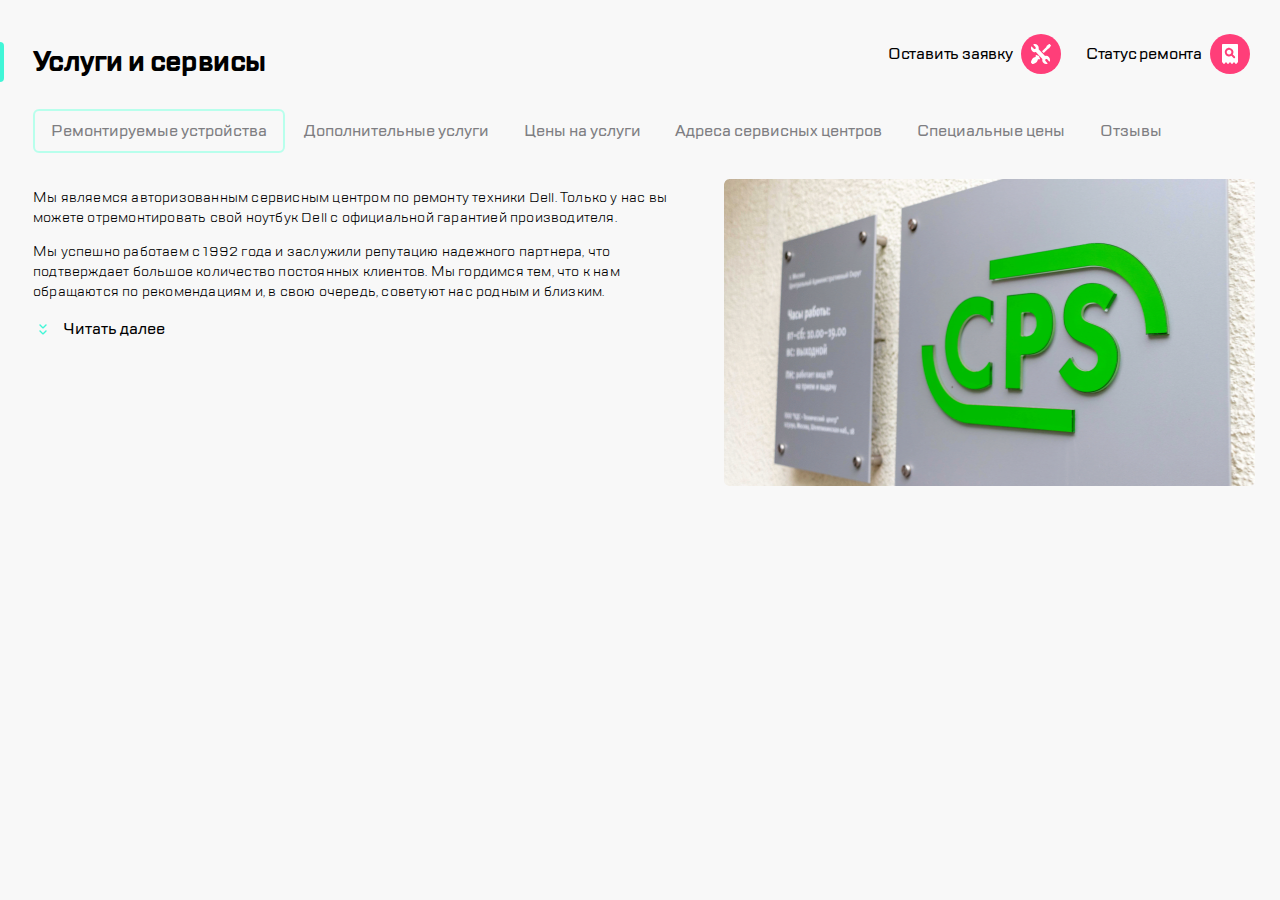
==== index.html @ fda0210f "12312" ====
<!DOCTYPE html>
<html lang="ru">
<head>
    <meta name="viewport" content="width=device-width, initial-scale=1">
    <meta charset="UTF-8">
    <title>Document</title>
    <link rel="stylesheet" href="layout.css">
</head>
<body> 
    <header class="header"> 
        <div class="header__mobile mobile">
<a href="#" class="mobile__burger"><img src="images/burger.svg"></a>
<span class="mobile__divider mobile__divider--left"></span>
<img src="images/Group.svg" class="mobile__Group">
<span class="mobile__divider mobile__divider--center"></span>
<a class="mobile__call" href="#"><img src="images/call.svg"></a>
<a class="mobile__chat" href="#"><img src="images/chat.svg"></a>
<a class="mobile__profile" href="#"><img src="images/profile.svg"></a>
<span class="mobile__divider mobile__divider--right"></span>
<a href="#" class="mobile__repair"><img src="images/repair.svg"></a>
<a href="#" class="mobile__checkstatus"><img src="images/checkstatus.svg"></a>
</div>
<div class="header__desktop desktop">
    <section class="desktop__title title">   
        <span class="title__border"></span>
        <h1 class="title__text">Услуги и сервисы</h1>
    </section>
    <a href="#" class="desktop__repair">Оставить заявку<span class="desktop__repair-icon"></span></a>
    <a href="#" class="desktop__checkstatus">Статус ремонта<span class="desktop__checkstatus-icon"></span></a>
    <nav class="desktop__slide-menu slide-menu">
        <button class="slide-menu__button" type="button" autofocus>Ремонтируемые устройства</button>
        <button class="slide-menu__button" type="button">Дополнительные услуги</button>
        <button class="slide-menu__button" type="button">Цены на услуги</button>
        <button class="slide-menu__button" type="button">Адреса сервисных центров</button>
        <button class="slide-menu__button" type="button">Специальные цены</button>
        <button class="slide-menu__button" type="button">Отзывы</button>
    </nav>
</div>
</header>
    <main class="main">
        <section class="main__title title">   
            <span class="title__border"></span>
<h1 class="title__text">Услуги и сервисы</h1>
        </section>
        <nav class="main__slide-menu slide-menu">
            <button class="slide-menu__button" type="button" autofocus>Ремонтируемые устройства</button>
            <button class="slide-menu__button" type="button">Дополнительные услуги</button>
            <button class="slide-menu__button" type="button">Цены на услуги</button>
            <button class="slide-menu__button" type="button">Адреса сервисных центров</button>
            <button class="slide-menu__button" type="button">Специальные цены</button>
            <button class="slide-menu__button" type="button">Отзывы</button>
        </nav>
        <section class="main__block1 block1">
            <article class="block1__info info">
            <p class="info__text">Мы являемся авторизованным сервисным центром по ремонту техники Dell. Только у нас вы можете отремонтировать свой ноутбук Dell с официальной гарантией производителя.</p>  
            <p class="info__text info__text--hidden">Мы успешно работаем с 1992 года и заслужили репутацию надежного партнера</p>
            <button class="info__button" type="button"><span class="info__expand"></span>Читать далее</button>
            </article>
            <figure class="block1__picture picture">
                <div class="picture__main-image"></div>
                </figure>
        </section>
    </main>
</body>
</html>
---- layout.css ----
body {
    max-width: 1920px;
    margin: auto;
    background-color:#F8F8F8;
    padding: 0;
}

@font-face {
    font-family:TTLakes-Regular;
    src: url(fonts/TTLakes-Regular.woff);
}

@font-face {
    font-family:TTLakes-Medium;
    src: url(fonts/TTLakes-Medium.woff);
}

@font-face {
    font-family:TTLakes-Bold;
    src: url(fonts/TTLakes-Bold.woff);
}

.mobile {
    background-color: #FFFFFF;
    min-height: 88px;   
    justify-content: center;
    align-items: center;
    display: flex;
    border-bottom: 2px solid #D9FFF5;
} 

.desktop {
    margin: 0;
    display: none;
    min-height: 130px;
    justify-content: strart;
    flex-wrap: wrap;
}

.header__desktop {
    margin-right: 25px;
    margin-top: 42px;
}

.desktop__repair {
    height: 24px;
    margin-left: auto;
    color: inherit;
    text-decoration: none;
    font-family: TTLakes-Medium;
    font-size: 16px;    
    line-height: 24px;
    letter-spacing: -0.2px; 
}

.desktop__checkstatus {
    height: 24px;
    margin-left: 73px;
    margin-right: 53px;
    color: inherit;
    text-decoration: none;
    font-family: TTLakes-Medium;
    font-size: 16px;    
    line-height: 24px;
    letter-spacing: -0.2px; 
}

.desktop__repair-icon {
    position: absolute;
    width: 40px;
    height: 40px;
    margin-left: 8px;
    margin-top: -8px;
    background-image: url(images/repair.svg);
}

.desktop__checkstatus-icon {
    position: absolute;
    width: 40px;
    height: 40px;
    margin-left: 8px;
    margin-top: -8px;
    background-image: url(images/checkstatus.svg);
}

.desktop__slide-menu {
    margin-top: 8px;
    min-width: 65%;
}

.mobile__burger {
    margin-left: 16px;
    width: 40px;
    height: 40px;
}

.mobile__Group {
    margin-left:auto;
    width: 96.55px;
    height: 50.81px;
}

.mobile__divider--left {
    display: none;
}

.mobile__call {
    display: none;
    width: 40px;
    height: 40px;
}

.mobile__chat {
    display: none;
    width: 40px;
    height: 40px;
}

.mobile__profile {
    display: none;
    width: 40px;
    height: 40px;
}

.mobile__divider--right {
    display: none;
}

.mobile__divider {
    margin: auto;
    padding: 0;
    width: 1px;
    height: 32px;
    border: 0.5px solid #EAEAEA;
    border-radius: 1px;
    background-color: #EAEAEA;
}



.mobile__repair {
    margin-right: auto;
    width: 40px;
    height: 40px;
}

.mobile__checkstatus {
    margin-right: 16px;
    width: 40px;
    height: 40px;
}

.main__title {
    margin-top: 24px;
    height: 40px; 
}

.title {
    display: flex;
}

.title__text {
    margin: 0;
    letter-spacing:-0.6px;
    line-height: 40px;
    font-family:TTLakes-Bold;
    font-size: 28px;
    margin-left: 12px;
}

.title__border {
    height: 40px;
    border-left: 4px solid #41F6D7;
    border-radius: 0 6px 6px 0;    
}

.main__slide-menu {
    margin-left: 16px;
    margin-top: 24px;
}

.slide-menu {
    letter-spacing: -0.2px;
    color: #7E7E82;
    font-family:TTLakes-Medium;
    line-height: 24px;
    font-size: 16px;    
    white-space: nowrap;
    overflow: auto;
}

.slide-menu__button {
    padding: 8px 16px;
    background: none;
	color: inherit;
	border: hidden;
	font: inherit;
	cursor: pointer;
	outline: inherit;
}

.slide-menu__button:active, .slide-menu__button:focus {
    border: 2px solid #B8FFEC;
    border-radius: 6px;
}

.main__block1 {
    margin-top: 24px; 
}

.block1__info {
    margin-left: 16px;
    margin-right: 16px;  
}

.info__text {
    margin: 0;
    margin-bottom: 16px;
    letter-spacing:0.2px;
    font-family:TTLakes-Regular;
    line-height: 18px;
    font-size: 14px;
}

.info__text--hidden {
    display: none;
}

.info__expand {
    margin-left: -32px;
    width: 24px;
    height: 24px;
    position: absolute;
    background-image: url(images/expand.svg);
}

.info__button {
    font-family: TTLakes-Medium;
    line-height: 24px;
    font-size: 16px;
    margin-left: 24px;
    cursor: pointer;
    border: hidden;
    background: none;
}

.block1__picture {
    margin: 0;
    text-align: center;
    margin-top: 16px;
}

.picture__main-image {
    display: inline-block;
    background-image: url(images/Picture\ Copy\ \(1\).png); 
    position: static;
    margin: 0;
    width: 320px;
    height: 176px;
}

@media (min-width: 768px) {

    .mobile__burger {
        margin-left: 24px;
    }

    .mobile__divider--left {
        margin-left: 24px;
        display: block;
        margin-right: 24px;
    }

    .mobile__Group {
        margin-left: 0;
        margin-right: auto;    
    }

    .mobile__divider--center {
        display: none;
    }

    .mobile__call {
        margin-left: auto;
        margin-right: 0;
        display: block;
    }

    .mobile__chat {
        display: block;
        margin-right: 0;
        margin-left: 24px;
    }

    .mobile__profile {
        display: block;
        margin-right: 0;
        margin-left: 24px;
    }

    .mobile__divider--right {
        margin-right: 0;
        margin-left: 24px;
        display: block;
    }

    .mobile__repair {
        margin-left: 24px;
        margin-right: 0;
    }

    .mobile__checkstatus {
        margin-left: 24px;
        margin-right: 24px;
    }

    .title__text {
        margin-left: 20px;
    }

    .main__slide-menu {
        margin-left: 24px;
        margin-top: 32px;
    }

    .main__block1 {
        margin-bottom: 40px;
        justify-content: start;
        margin-left: 24px;
        margin-right: 24px;
        margin-top: 32px;
        display: flex;
    }

    .block1__info {
        margin: 0;
    }

    .info__text {
        margin-bottom: 8px;
        line-height: 20px;
    }

    .info__text--hidden {
        display: block;
    }

    .block1__picture {
        margin: 0;
        margin-left: 48px;
    }
    
    .picture__main-image {
        margin-left: 48px;
        background-image: url(images/_MG_3223\ \(1\).png);
        margin: 0;
        width: 360px;
        height: 208px;
    }  
}

@media (min-width: 1120px) {

    .header__mobile {
        display: none;
    }

    .main__title {
        display: none;
    }

    .main__slide-menu {
        display: none;
    }

    .desktop {
        display: flex;
    }

    .slide-menu {
        margin-left: 33px;
        white-space: wrap;
    }

    .title__text {
        margin-left: 29px;
    }

    .main__block1 {
        justify-content: center;
        display: flex;
        margin-top: 7px;
        margin-left: 33px;
        margin-right: 25px;
    }

    .info__text {
        margin-top: 9px;
        margin-bottom: 14px;
        text-align:start;
        line-height: 20px;
    }

    .info__text--hidden {
        display: block;
    }

    .info__text--hidden:after {
        content: ", что подтверждает большое количество постоянных клиентов. Мы гордимся тем, что к нам обращаются по рекомендациям и, в свою очередь, советуют нас родным и близким.";
    }

    .block1__picture {
        margin: 0;
        margin-left: 38px;
    }

    .picture__main-image {
        background-image: url(images/_MG_3223\ \(2\).png);
        margin: 0;
        width: 531.35px;
        height: 307px;
    }
}
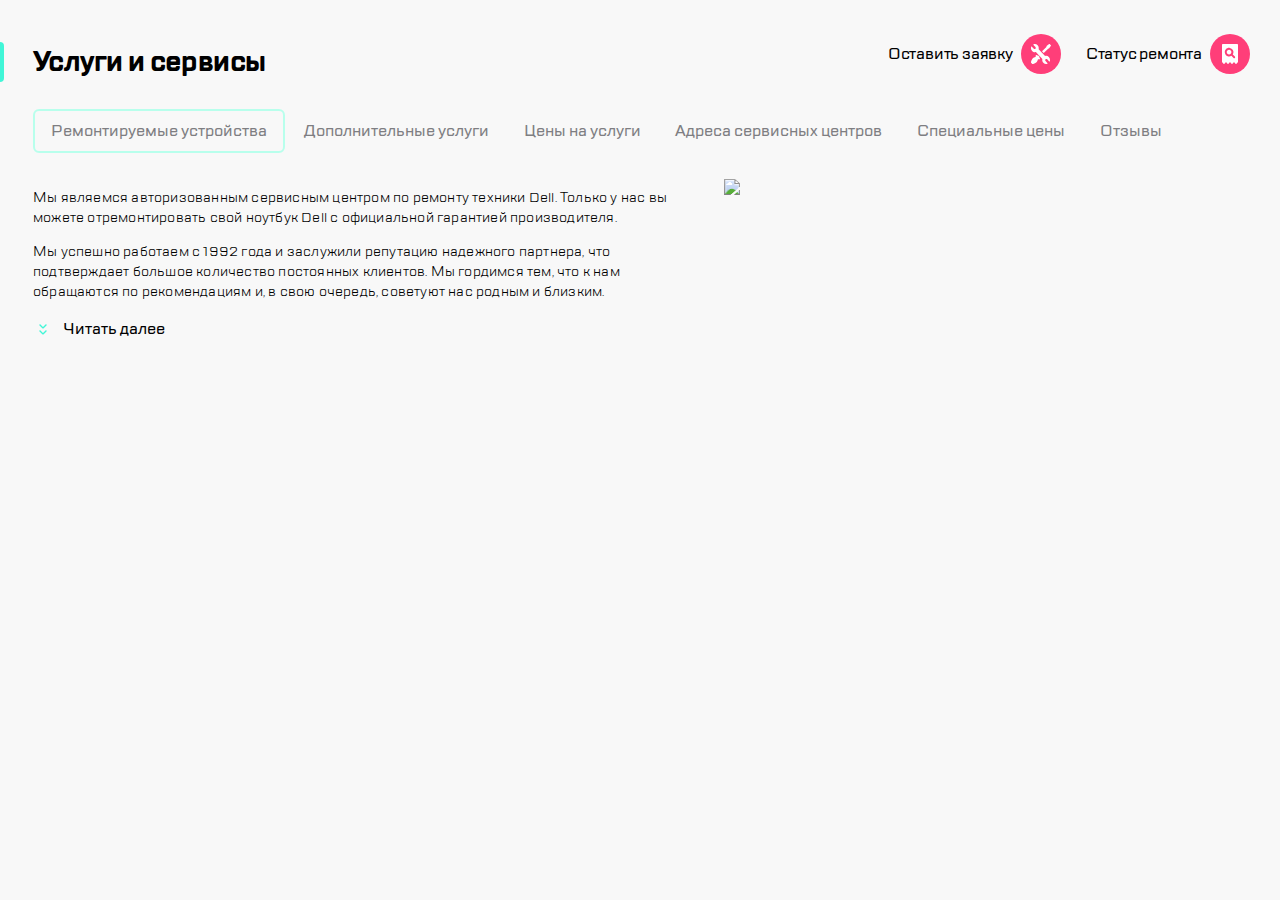
==== commit daa2b03d: "21121" ====
--- a/index.html
+++ b/index.html
@@ -57,7 +57,7 @@
             <button class="info__button" type="button"><span class="info__expand"></span>Читать далее</button>
             </article>
             <figure class="block1__picture picture">
-                <div class="picture__main-image"></div>
+                <img src="images/picture3.png" class="picture__main-image"></img>
                 </figure>
         </section>
     </main>
--- a/layout.css
+++ b/layout.css
@@ -251,12 +251,10 @@
 }
 
 .picture__main-image {
-    display: inline-block;
-    background-image: url(images/Picture\ Copy\ \(1\).png); 
-    position: static;
+    
     margin: 0;
-    width: 320px;
-    height: 176px;
+    max-width: 100%;
+    height: auto;
 }
 
 @media (min-width: 768px) {
@@ -337,6 +335,7 @@
     }
 
     .info__text {
+        width: 312px;
         margin-bottom: 8px;
         line-height: 20px;
     }
@@ -349,13 +348,12 @@
         margin: 0;
         margin-left: 48px;
     }
-    
+
     .picture__main-image {
         margin-left: 48px;
-        background-image: url(images/_MG_3223\ \(1\).png);
         margin: 0;
-        width: 360px;
-        height: 208px;
+        min-width: 360px;
+        height: auto;
     }  
 }
 
@@ -395,6 +393,7 @@
     }
 
     .info__text {
+        width: auto;
         margin-top: 9px;
         margin-bottom: 14px;
         text-align:start;
@@ -415,9 +414,8 @@
     }
 
     .picture__main-image {
-        background-image: url(images/_MG_3223\ \(2\).png);
         margin: 0;
-        width: 531.35px;
-        height: 307px;
+        min-width: 531.35px;
+        height: auto;
     }
 }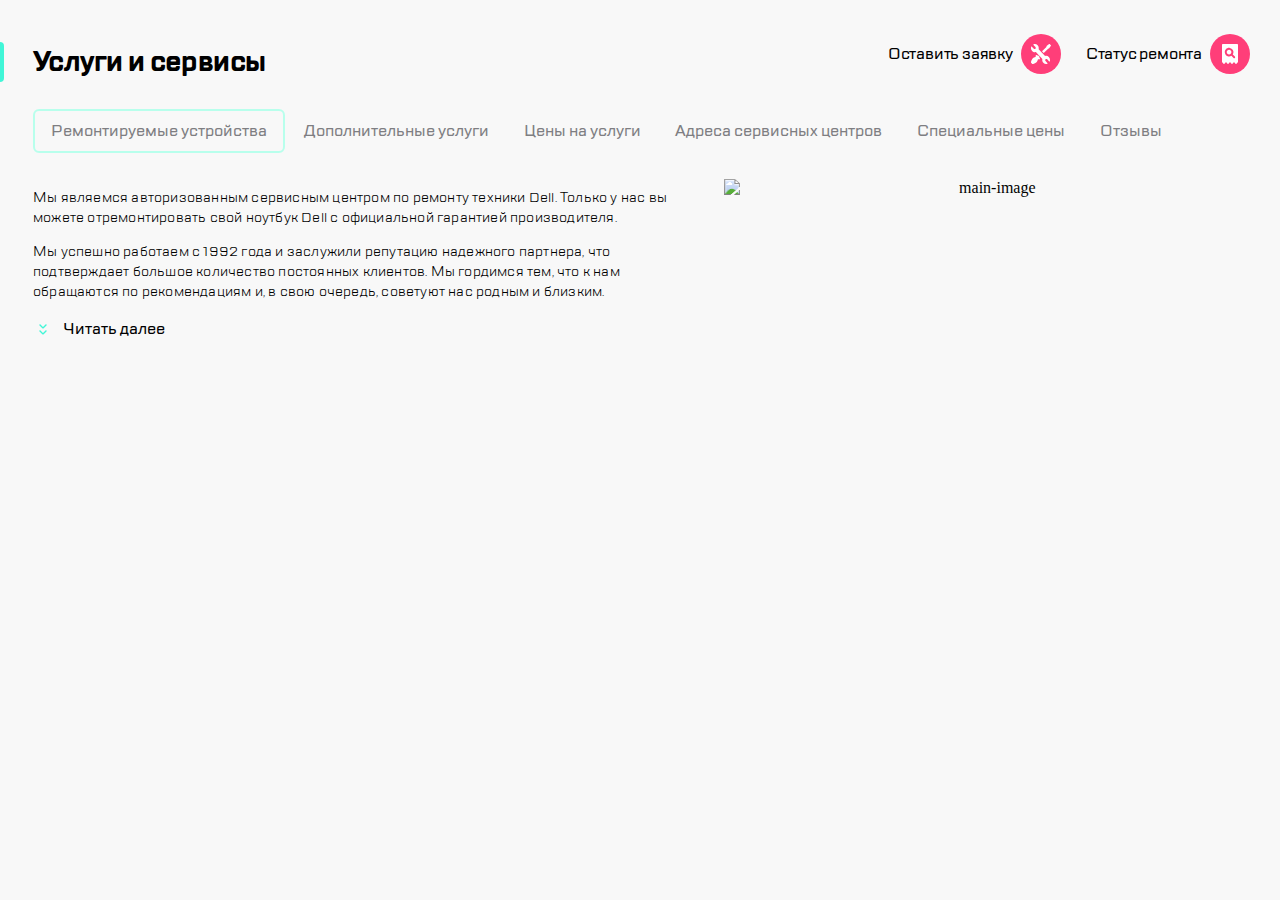
==== commit 14ae6257: "1212" ====
--- a/index.html
+++ b/index.html
@@ -57,7 +57,7 @@
             <button class="info__button" type="button"><span class="info__expand"></span>Читать далее</button>
             </article>
             <figure class="block1__picture picture">
-                <img src="images/picture3.png" class="picture__main-image"></img>
+                <img src="images/picture3.png" class="picture__main-image" alt="main-image"></img>
                 </figure>
         </section>
     </main>
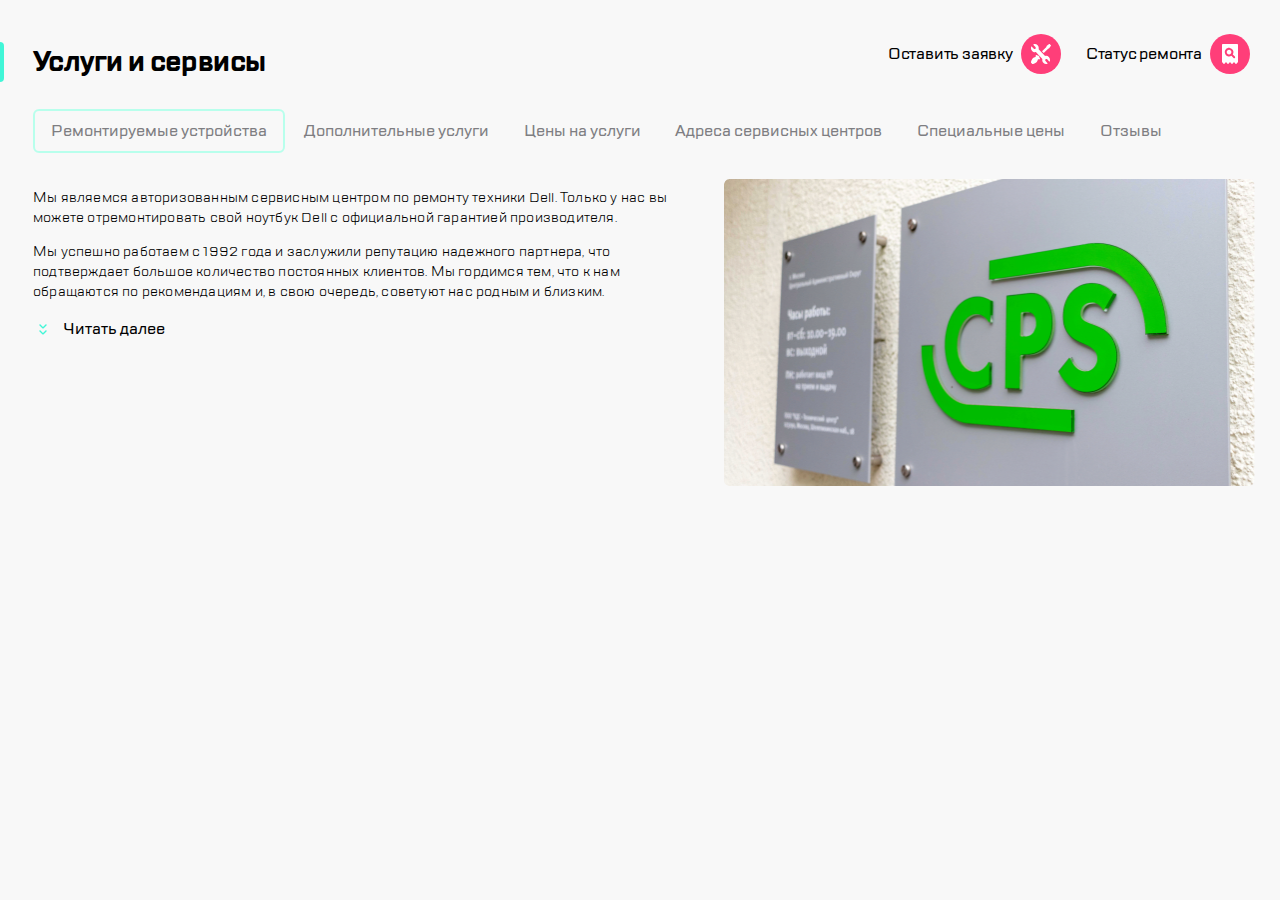
==== commit 68d2b93d: "1212" ====
--- a/index.html
+++ b/index.html
@@ -57,7 +57,7 @@
             <button class="info__button" type="button"><span class="info__expand"></span>Читать далее</button>
             </article>
             <figure class="block1__picture picture">
-                <img src="images/picture3.png" class="picture__main-image" alt="main-image"></img>
+                <img src="images/Picture3.png" class="picture__main-image" alt="main-image"></img>
                 </figure>
         </section>
     </main>
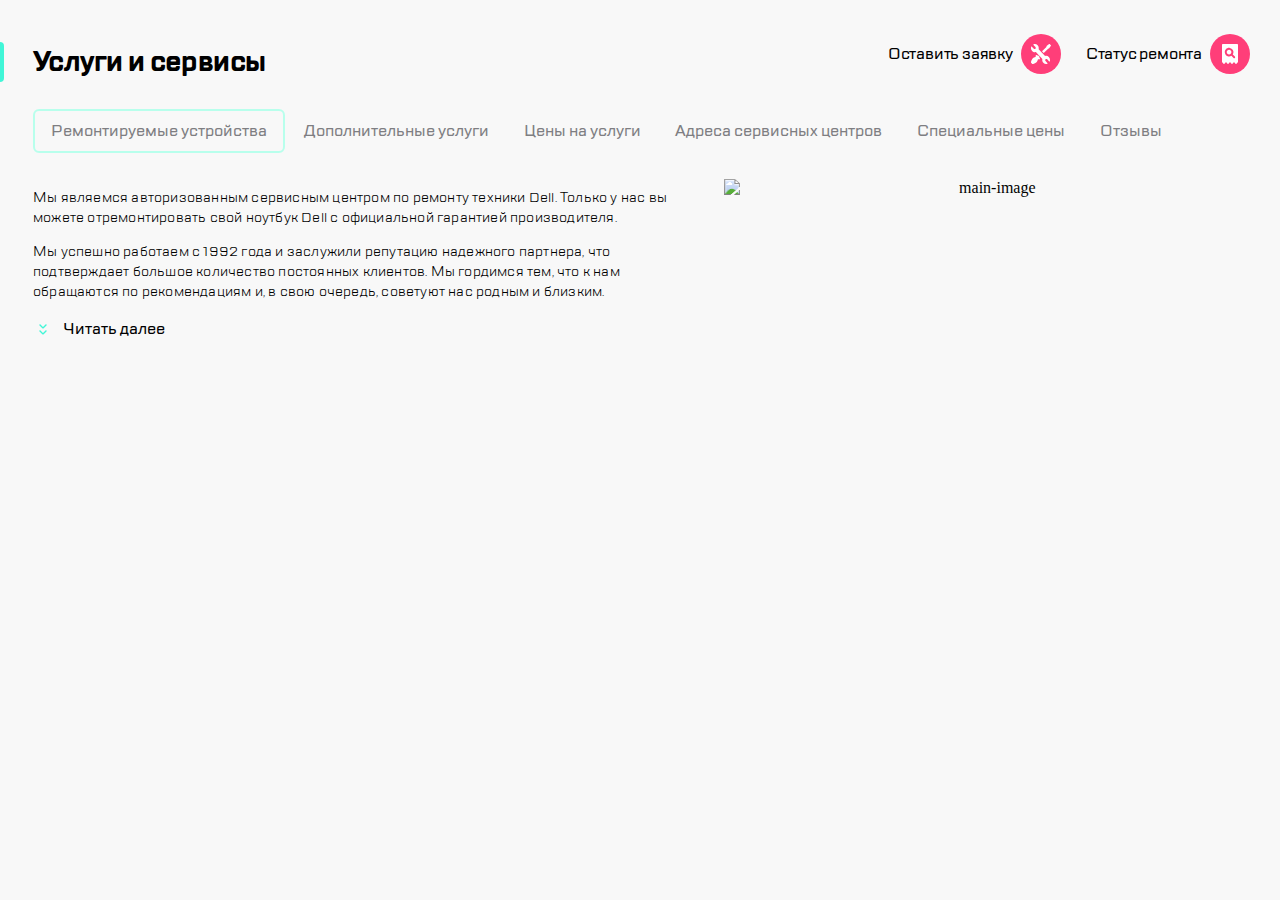
==== commit 0a4f5d0d: "1212" ====
--- a/index.html
+++ b/index.html
@@ -57,7 +57,7 @@
             <button class="info__button" type="button"><span class="info__expand"></span>Читать далее</button>
             </article>
             <figure class="block1__picture picture">
-                <img src="images/Picture3.png" class="picture__main-image" alt="main-image"></img>
+                <img src="images/picture1.png" class="picture__main-image" alt="main-image"></img>
                 </figure>
         </section>
     </main>
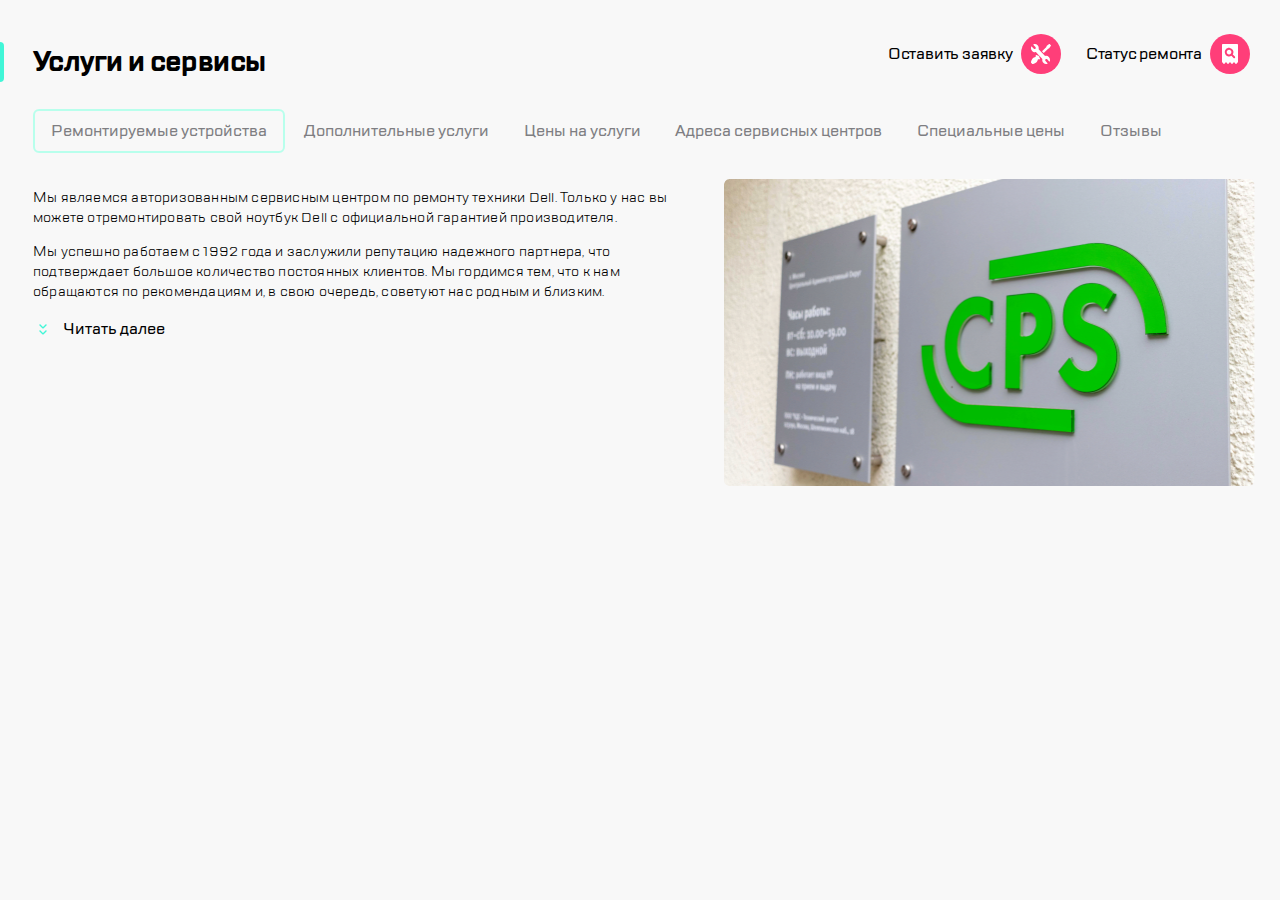
==== commit 17b6026f: "121212" ====
--- a/index.html
+++ b/index.html
@@ -57,7 +57,7 @@
             <button class="info__button" type="button"><span class="info__expand"></span>Читать далее</button>
             </article>
             <figure class="block1__picture picture">
-                <img src="images/picture1.png" class="picture__main-image" alt="main-image"></img>
+                <img src="images/Picture3.png" class="picture__main-image" alt="main-image"></img>
                 </figure>
         </section>
     </main>
